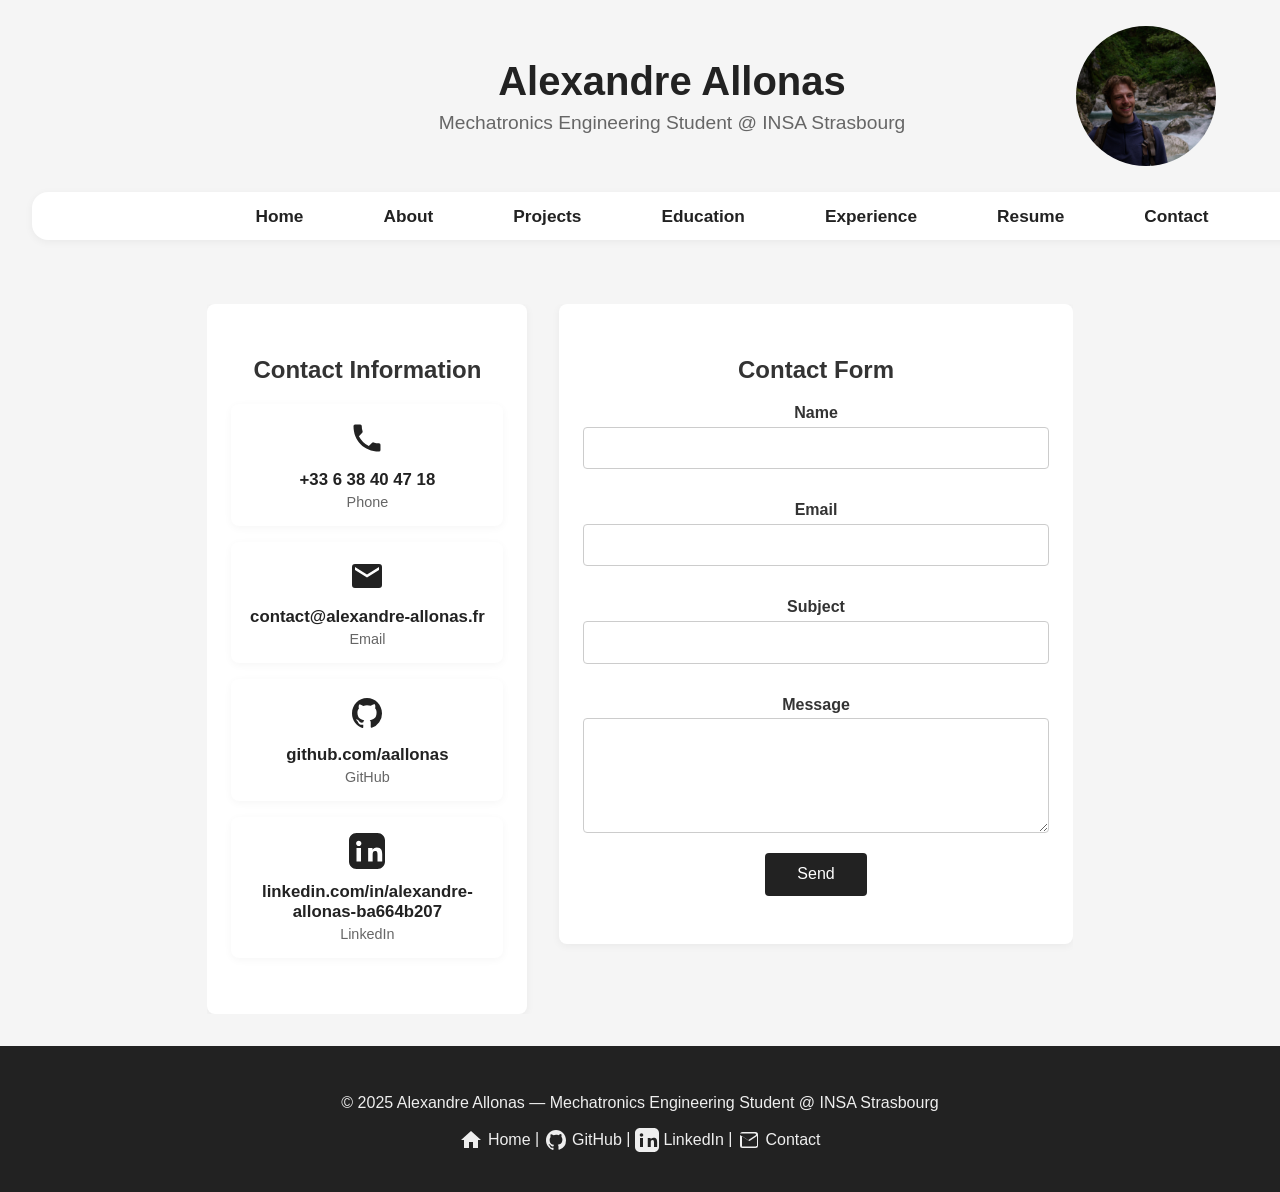
==== contact.html @ eca4fee5 "commit" ====
<!DOCTYPE html>
<html lang="en">
<head>
  <meta charset="UTF-8">
  <meta name="viewport" content="width=device-width, initial-scale=1.0">
  <title>Contact</title>
  <link rel="stylesheet" href="style.css">
</head>
<body class="contact-page">
  <div class="site-header">
    <div class="site-header-text">
      <p class="site-header-title">Alexandre Allonas</p>
      <span class="site-header-subtitle">Mechatronics Engineering Student @ INSA Strasbourg</span>
    </div>
    <a href="index.html">
      <img class="site-header-profile-picture" src="assets/pictures/pp.jpg" alt="Profile picture of Alexandre Allonas">
    </a>
  </div>
  <nav class="nav-bar">
    <div class="nav-toggle" id="navToggle" aria-label="Open navigation" tabindex="0">
      <span></span>
      <span></span>
      <span></span>
    </div>
    <ul class="nav-tabs" id="navTabs">
      <li><a href="index.html">Home</a></li>
      <li><a href="about.html">About</a></li>
      <li><a href="projects.html">Projects</a></li>
      <li><a href="education.html">Education</a></li>
      <li><a href="experience.html">Experience</a></li>
      <li><a href="resume.html">Resume</a></li>
      <li><a href="contact.html">Contact</a></li>
    </ul>
  </nav>
  <div class="page-content">
  <script>
    const navToggle = document.getElementById('navToggle');
    const navTabs = document.getElementById('navTabs');
    navToggle.addEventListener('click', () => {
      navTabs.classList.toggle('open');
      if (window.innerWidth <= 700) {
        document.body.classList.toggle('menu-open', navTabs.classList.contains('open'));
      }
    });
    navToggle.addEventListener('keypress', (e) => {
      if (e.key === 'Enter' || e.key === ' ') {
        navTabs.classList.toggle('open');
      }
    });
    navTabs.querySelectorAll('a').forEach(link => {
      link.addEventListener('click', () => {
        if (window.innerWidth <= 700) navTabs.classList.remove('open');
      });
    });
  </script>
  <div class="contact-sections">
    <section class="contact-info-section">
      <h2>Contact Information</h2>
      <div class="contact-grid">
        <div class="contact-card">
          <a href="tel:+33638404718">
          <div class="card-icon">
            <svg width="36" height="36" viewBox="0 0 24 24" fill="currentColor" aria-hidden="true"><path d="M6.62 10.79a15.05 15.05 0 0 0 6.59 6.59l2.2-2.2a1 1 0 0 1 1.01-.24c1.12.37 2.33.57 3.57.57a1 1 0 0 1 1 1V20a1 1 0 0 1-1 1C10.07 21 3 13.93 3 4a1 1 0 0 1 1-1h3.5a1 1 0 0 1 1 1c0 1.24.2 2.45.57 3.57a1 1 0 0 1-.24 1.01l-2.21 2.21z"/></svg>
          </div>
          </a>
          <div class="card-body">
            <a class="card-link" href="tel:+33638404718">+33 6 38 40 47 18</a>
            <div class="card-label">Phone</div>
          </div>
        </div>

        <div class="contact-card">
          <a href="mailto:alexandre.allonas@gmail.com">
          <div class="card-icon">
            <svg width="36" height="36" viewBox="0 0 24 24" fill="currentColor" aria-hidden="true"><path d="M20 4H4a2 2 0 0 0-2 2v12a2 2 0 0 0 2 2h16a2 2 0 0 0 2-2V6a2 2 0 0 0-2-2zm0 4l-8 5-8-5V6l8 5 8-5v2z"/></svg>
          </div>
          </a>
          <div class="card-body">
            <a class="card-link" href="mailto:contact@alexandre-allonas.fr">contact@alexandre-allonas.fr</a>
            <div class="card-label">Email</div>
          </div>
        </div>

        <div class="contact-card">
          <a href="https://github.com/aallonas" >
          <div class="card-icon">
            <svg width="36" height="36" viewBox="0 0 24 24" fill="currentColor" aria-hidden="true"><path d="M12 2C6.48 2 2 6.58 2 12.26c0 4.5 2.87 8.32 6.84 9.67.5.09.68-.22.68-.48 0-.24-.01-.87-.01-1.7-2.78.62-3.37-1.36-3.37-1.36-.45-1.18-1.1-1.5-1.1-1.5-.9-.63.07-.62.07-.62 1 .07 1.53 1.05 1.53 1.05.89 1.56 2.34 1.11 2.91.85.09-.66.35-1.11.63-1.37-2.22-.26-4.56-1.14-4.56-5.07 0-1.12.39-2.03 1.03-2.75-.1-.26-.45-1.3.1-2.7 0 0 .84-.28 2.75 1.05A9.38 9.38 0 0 1 12 6.84c.85.004 1.71.12 2.51.35 1.91-1.33 2.75-1.05 2.75-1.05.55 1.4.2 2.44.1 2.7.64.72 1.03 1.63 1.03 2.75 0 3.94-2.34 4.81-4.57 5.07.36.32.68.94.68 1.9 0 1.37-.01 2.47-.01 2.81 0 .27.18.58.69.48A10.01 10.01 0 0 0 22 12.26C22 6.58 17.52 2 12 2z"/></svg>
          </div>
          </a>
          <div class="card-body">
            <a class="card-link" href="https://github.com/aallonas" target="_blank" rel="noopener noreferrer">github.com/aallonas</a>
            <div class="card-label">GitHub</div>
          </div>
        </div>

        <div class="contact-card">
          <a href="https://linkedin.com/in/alexandre-allonas-ba664b207">
          <div class="card-icon">
            <svg width="36" height="36" viewBox="0 0 24 24" fill="currentColor" aria-hidden="true"><path d="M19 0h-14c-2.76 0-5 2.24-5 5v14c0 2.76 2.24 5 5 5h14c2.76 0 5-2.24 5-5v-14c0-2.76-2.24-5-5-5zm-11 19h-3v-9h3v9zm-1.5-10.28c-.97 0-1.75-.79-1.75-1.75s.78-1.75 1.75-1.75 1.75.79 1.75 1.75-.78 1.75-1.75 1.75zm15.5 10.28h-3v-4.5c0-1.08-.02-2.47-1.5-2.47-1.5 0-1.73 1.17-1.73 2.39v4.58h-3v-9h2.89v1.23h.04c.4-.75 1.38-1.54 2.84-1.54 3.04 0 3.6 2 3.6 4.59v4.72z"/></svg>
          </div>          
          </a>
          <div class="card-body">
            <a class="card-link" href="https://linkedin.com/in/alexandre-allonas-ba664b207" target="_blank" rel="noopener noreferrer">linkedin.com/in/alexandre-allonas-ba664b207</a>
            <div class="card-label">LinkedIn</div>
          </div>
        </div>
      </div>
    </section>
    <section class="contact-form-section">
      <h2>Contact Form</h2>
      <form class="contact-form" id="contactForm" action="https://formspree.io/f/mdkwznal" method="POST">
        <!-- Honeypot field to deter bots (should remain hidden) -->
        <input type="text" name="_gotcha" id="_gotcha" style="display:none;" tabindex="-1" autocomplete="off">
        <input type="hidden" name="_subject" value="Website contact form submission">

        <label for="name">Name</label>
        <input type="text" id="name" name="name" required>
        <label for="email">Email</label>
        <input type="email" id="email" name="email" required>
        <label for="subject">Subject</label>
        <input type="text" id="subject" name="subject" required>
        <label for="message">Message</label>
        <textarea id="message" name="message" rows="5" required></textarea>
        <button type="submit">Send</button>

        <!-- status area for JS feedback; with non-JS fallback the browser will navigate to Formspree's success page -->
        <div id="formStatus" class="form-status" role="status" aria-live="polite" style="margin-top:1rem"></div>
      </form>
    </section>
  </div>
  </div>

  <script>
    // AJAX submit handler for Formspree with graceful non-JS fallback
    (function(){
      const form = document.getElementById('contactForm');
      if (!form) return;
      const status = document.getElementById('formStatus');

      form.addEventListener('submit', async (e) => {
        // If form will be submitted without JS, the browser handles it via action attribute
        e.preventDefault();

        // basic visual validation handled by 'required' attributes; additional checks can be added here
        const gotcha = form.querySelector('[name="_gotcha"]').value;
        if (gotcha) {
          // likely a bot
          status.textContent = 'Submission blocked.';
          return;
        }

        const submitBtn = form.querySelector('button[type="submit"]');
        submitBtn.disabled = true;
        status.textContent = 'Sending...';

        try {
          const formData = new FormData(form);
          const res = await fetch(form.action, {
            method: form.method,
            headers: { 'Accept': 'application/json' },
            body: formData
          });

          if (res.ok) {
            form.reset();
            status.style.color = 'green';
            status.textContent = 'Message sent — thank you!';
          } else {
            const data = await res.json().catch(() => ({}));
            status.style.color = 'crimson';
            status.textContent = data.error || 'There was an error sending your message.';
          }
        } catch (err) {
          status.style.color = 'crimson';
          status.textContent = 'Network error. Please try again later.';
        } finally {
          submitBtn.disabled = false;
        }
      });
    })();
  </script>
  <footer class="site-footer">
    <p>© 2025 Alexandre Allonas &mdash; Mechatronics Engineering Student @ INSA Strasbourg</p>
    <p>
      <a href="index.html" class="footer-link">
        <svg width="24" height="24" fill="currentColor" viewBox="0 0 24 24" style="vertical-align:middle;"><path d="M10 20v-6h4v6h5v-8h3L12 3 2 12h3v8z"/></svg>
        <span class="footer-link-text">Home</span>
      </a> |
      <a href="https://github.com/aallonas" target="_blank" class="footer-link">
        <svg width="24" height="24" fill="currentColor" viewBox="0 0 24 24" style="vertical-align:middle;"><path d="M12 2C6.48 2 2 6.58 2 12.26c0 4.5 2.87 8.32 6.84 9.67.5.09.68-.22.68-.48 0-.24-.01-.87-.01-1.7-2.78.62-3.37-1.36-3.37-1.36-.45-1.18-1.1-1.5-1.1-1.5-.9-.63.07-.62.07-.62 1 .07 1.53 1.05 1.53 1.05.89 1.56 2.34 1.11 2.91.85.09-.66.35-1.11.63-1.37-2.22-.26-4.56-1.14-4.56-5.07 0-1.12.39-2.03 1.03-2.75-.1-.26-.45-1.3.1-2.7 0 0 .84-.28 2.75 1.05A9.38 9.38 0 0 1 12 6.84c.85.004 1.71.12 2.51.35 1.91-1.33 2.75-1.05 2.75-1.05.55 1.4.2 2.44.1 2.7.64.72 1.03 1.63 1.03 2.75 0 3.94-2.34 4.81-4.57 5.07.36.32.68.94.68 1.9 0 1.37-.01 2.47-.01 2.81 0 .27.18.58.69.48A10.01 10.01 0 0 0 22 12.26C22 6.58 17.52 2 12 2z"/></svg>
        <span class="footer-link-text">GitHub</span>
      </a> |
      <a href="https://linkedin.com/in/alexandre-allonas-ba664b207" target="_blank" class="footer-link">
        <svg width="24" height="24" fill="currentColor" viewBox="0 0 24 24" style="vertical-align:middle;"><path d="M19 0h-14c-2.76 0-5 2.24-5 5v14c0 2.76 2.24 5 5 5h14c2.76 0 5-2.24 5-5v-14c0-2.76-2.24-5-5-5zm-11 19h-3v-9h3v9zm-1.5-10.28c-.97 0-1.75-.79-1.75-1.75s.78-1.75 1.75-1.75 1.75.79 1.75 1.75-.78 1.75-1.75 1.75zm15.5 10.28h-3v-4.5c0-1.08-.02-2.47-1.5-2.47-1.5 0-1.73 1.17-1.73 2.39v4.58h-3v-9h2.89v1.23h.04c.4-.75 1.38-1.54 2.84-1.54 3.04 0 3.6 2 3.6 4.59v4.72z"/></svg>
        <span class="footer-link-text">LinkedIn</span>
      </a> |
      <a href="contact.html" class="footer-link">
        <svg width="24" height="24" fill="currentColor" viewBox="0 0 24 24" style="vertical-align:middle;"><path d="M21 6.5a2.5 2.5 0 0 0-2.5-2.5h-13A2.5 2.5 0 0 0 3 6.5v11A2.5 2.5 0 0 0 5.5 20h13a2.5 2.5 0 0 0 2.5-2.5v-11zm-2.5-.5a.5.5 0 0 1 .5.5v.379l-8 5.333-8-5.333V6a.5.5 0 0 1 .5-.5h15zm.5 12a.5.5 0 0 1-.5.5h-13a.5.5 0 0 1-.5-.5V8.121l7.5 5 7.5-5V18z"/></svg>
        <span class="footer-link-text">Contact</span>
      </a>
    </p>
  </footer>
</body>
</html>
---- style.css ----
/* Global box-sizing reset */
html {
  box-sizing: border-box;
}
*, *:before, *:after {
  box-sizing: inherit;
}

@media (max-width: 700px) {
  html, body {
    overflow-x: hidden;
  }
  /* ensure contact sections never exceed viewport width */
  .contact-page .contact-sections,
  .contact-page .contact-sections * {
    max-width: 100%;
    box-sizing: border-box;
  }
}



html, body {
  height: 100%;
}
body {
  display: flex;
  flex-direction: column;
  min-height: 100vh;
  margin: 0;
}

/* main content grows to push footer down */
.site-main,
.presentation,
.page-content {
  flex: 1 0 auto;
}



@media (max-width: 700px) {
  .footer-link-text {
    display: none;
  }
}

body {
  font-family: Arial, sans-serif;
  text-align: center;
  padding: 0 2rem 0;
  background-color: #f5f5f5;
  color: #333;
}

.nav-bar {
  margin: 0 2rem 2rem;
  max-width: 1400px;
  min-width: 1400px;
  margin-left: auto;
  margin-right: auto;
}

.nav-tabs {
  display: flex;
  justify-content: center;
  list-style: none;
  padding: 0;
  margin: 0 0 0 0;
  background: #fff;
  box-shadow: 0 2px 8px rgba(0,0,0,0.05);
  transition: max-height 0.3s ease;
  border-radius: 1rem;
}

/* Hamburger styles */
.nav-toggle {
  display: none;
  position: absolute;
  top: 1.5rem;
  left: 1.5rem;
  width: 2.5rem;
  height: 2.5rem;
  flex-direction: column;
  justify-content: center;
  align-items: center;
  cursor: pointer;
  z-index: 1001;
}
.nav-toggle span {
  display: block;
  width: 2rem;
  height: 0.3rem;
  margin: 0.3rem 0;
  background: #333;
  border-radius: 2px;
  transition: 0.3s;
}

@media (max-width: 700px) {
  /* remove body horizontal padding so centering uses full viewport */
  body {
    padding-left: 0;
    padding-right: 0;
  background: transparent;
  color: #222;
  border-radius: 8px;
  font-weight: 700;
  font-size: 1.08rem;
  transition: background 0.2s, color 0.2s, transform 0.08s;
  text-decoration: none;
  box-shadow: none;
  }

  /* keep the hamburger fixed so it doesn't occupy layout width */
  .nav-toggle {
    position: fixed;
  transform: translateY(-2px);
    top: 1rem;
    left: 1rem;
/* Contact button styled like header nav button */
.contact-btn {
  display: inline-block;
  padding: 1rem 2rem;
  background: transparent;
  color: #222;
  border-radius: 8px;
  font-weight: 700;
  font-size: 1.08rem;
  transition: background 0.2s, color 0.2s, transform 0.08s;
  text-decoration: none;
  box-shadow: none;
  border: none;
  cursor: pointer;
}
.contact-btn:hover {
  background: #007bff;
  color: #fff;
  transform: translateY(-2px);
}
  }

  /* ensure contact sections span full width then use internal padding for gutters */
  .contact-sections {
    width: 100%;
    max-width: 400px;
    padding: 0 1rem;
    box-sizing: border-box;
    margin: 2rem auto;
  }

  /* Force center visually by using calc and transform so it ignores the fixed nav-toggle */
  .contact-sections {
    left: 50%;
    transform: translateX(-50%);
    position: relative; /* allow left/transform without taking it out of flow */
    max-width: 400px;
    width: calc(100% - 2rem);
  }
}

.nav-tabs {
  flex-direction: row;
  align-items: center;
  max-height: none;
  overflow: visible;
  width: auto;
}
.nav-tabs.open {
  max-height: none;
}
.nav-tabs li {
  margin: 0 1.5rem;
  width: auto;
}
.nav-tabs a {
  padding: 1rem 2rem;
  width: auto;
  text-align: center;
}
.nav-toggle {
  display: none;
}
body.menu-open {
  overflow-x: hidden;
}

/* Mobile nav: show burger, collapse menu */
@media (max-width: 700px) {
  .nav-tabs {
    flex-direction: column;
    align-items: flex-start;
    max-height: 0;
    overflow: hidden;
    margin: 0 0 2rem 0;
    width: 100%;
    box-shadow: none;
    border-radius: 0;
    background: #fff;
    position: absolute;
    top: 4.5rem;
    left: 0;
    right: 0;
    z-index: 1000;
  }
  .nav-tabs.open {
    max-height: 500px;
    box-shadow: 0 2px 8px rgba(0,0,0,0.05);
  }
  .nav-tabs li {
    margin: 0.5rem 1rem;
    width: 100%;
  }
  .nav-tabs a {
    padding: 1rem 1.5rem;
    width: 100%;
    text-align: left;
  }
  .nav-toggle {
    display: flex;
  }
}

h1 {
  color: green;
}

/* Contact page sections layout */
.contact-sections {
  display: flex;
  gap: 2rem;
  justify-content: center;
  align-items: flex-start;
  margin: 2rem auto;
  max-width: 900px;
  width: 100%;
  box-sizing: border-box;
}
.contact-form-section {
  background: #fff;
  padding: 2rem 1.5rem;
  border-radius: 8px;
  box-shadow: 0 2px 8px rgba(0,0,0,0.05);
  /* allow the form column to grow and take remaining space */
  flex: 1 1 350px;
  min-width: 250px;
}
.contact-info-section {
  background: #fff;
  padding: 2rem 1.5rem;
  border-radius: 8px;
  box-shadow: 0 2px 8px rgba(0,0,0,0.05);
  /* don't grow to match the form height; size to content */
  flex: 0 1 320px;
  min-width: 250px;
  align-self: flex-start; /* keep it top-aligned */
}
.contact-form label {
  display: block;
  margin: 1rem 0 0.3rem 0;
  font-weight: bold;
}
.contact-form input,
.contact-form textarea {
  width: 100%;
  padding: 0.7rem;
  margin-bottom: 1rem;
  border: 1px solid #ccc;
  border-radius: 4px;
  font-size: 1rem;
  box-sizing: border-box;
}
.contact-form button {
  background: #222;
  color: #fff;
  border: none;
  padding: 0.8rem 2rem;
  border-radius: 4px;
  font-size: 1rem;
  cursor: pointer;
  transition: background 0.2s;
}
.contact-form button:hover {
  background: #444;
}
.contact-info-list {
  list-style: none;
  padding: 0;
  margin: 1rem 0 0 0;
  font-size: 1.1rem;
}
.contact-info-list li {
  margin-bottom: 1rem;
}

/* Social link styles used in contact page */
.contact-info-list .social-link {
  display: inline-flex;
  align-items: center;
  gap: 0.4rem;
  color: #222;
  text-decoration: none;
  font-weight: 600;
}
.contact-info-list .social-link svg {
  color: #111;
}
.contact-info-list .social-link:hover {
  text-decoration: underline;
}

@media (max-width: 800px) {
  .contact-sections {
    flex-direction: column;
    gap: 1.5rem;
    max-width: 400px;
    width: 100%;
    align-items: center;
    margin: 0 auto;
  }
  .contact-form-section, .contact-info-section {
    width: 100%;
    max-width: 400px;
    margin: 0 auto;
  }
  .contact-form {
    display: flex;
    flex-direction: column;
    align-items: center;
    width: 100%;
  }
  .contact-form label,
  .contact-form input,
  .contact-form textarea,
  .contact-form button {
    width: 100%;
    max-width: 350px;
    margin: 0 auto;
  }
}

/* define UI vars */
:root {
  --burger-w: 2.5rem;
  --center-adjust: 0px; /* tweak this if center needs nudging */
}

@media (max-width: 700px) {
  .nav-toggle {
    width: var(--burger-w);
    height: calc(var(--burger-w) * 1);
  }

  /* Force center visually by compensating for half the burger width */
  .contact-sections {
    position: relative;
    left: 50%;
    transform: translateX(calc(-50% - (var(--burger-w) / 2) + var(--center-adjust)));
    max-width: 400px;
    width: calc(100% - 2rem);
  }
}

/* Scoped contact-page fixes */
.contact-page .page-content {
  max-width: 900px;
  margin: 0 auto;
  padding: 0 1rem;
  box-sizing: border-box;
}
.contact-page .contact-sections {
  position: static;
  left: auto;
  transform: none;
  width: 100%;
  max-width: 900px;
  margin: 2rem auto;
  padding: 0;
  box-sizing: border-box;
}

/* Prevent horizontal overflow on contact page (do not include footer) */
.contact-page .page-content,
.contact-page .contact-sections {
  max-width: 100%;
  overflow-x: hidden;
}

/* Desktop nav link styles */
@media (min-width: 701px) {
  .nav-tabs a {
    background: transparent;
    color: #222;
    padding: 0.6rem 1rem;
    border-radius: 6px;
    transition: background 0.2s, color 0.2s, transform 0.08s;
    text-decoration: none;
    box-shadow: none;
    font-weight: 700;
  }
  .nav-tabs a:hover {
    background: #007bff;
    color: #fff;
    transform: translateY(-2px);
  }
  .nav-tabs a:focus {
    outline: 2px solid #0056b3;
    outline-offset: 2px;
  }
  .nav-tabs li + li {
    margin-left: 1rem;
  }
}

/* Mobile nav link styles (improve appearance inside the hamburger menu) */
@media (max-width: 700px) {
  .nav-tabs a {
    display: block; /* ensure full clickable row */
    color: #222;
    font-size: 1.05rem;
    font-weight: 600;
    padding: 1rem 1.5rem;
    text-decoration: none;
    border-radius: 8px;
    transition: background 0.15s ease, color 0.15s ease, transform 0.08s ease;
  }
  .nav-tabs a:hover {
    background: rgba(0,0,0,0.04);
    color: #111;
  }
  .nav-tabs a:focus {
    outline: 3px solid rgba(0,123,255,0.25);
    outline-offset: 2px;
  }
  /* mark current/active link if present on mobile */
  .nav-tabs li.active a,
  .nav-tabs a.active,
  .nav-tabs a[aria-current="page"] {
    background: #007bff;
    color: #fff;
  }
}

/* Desktop improvements: larger tabs and full-fitting active background */
@media (min-width: 701px) {
  .nav-tabs a {
    font-size: 1.08rem; /* slightly larger for desktop */
    padding: 0.85rem 1.25rem; /* increase padding so background fully covers the tab */
    display: inline-block; /* allow background to hug the text */
  }
  /* Active / current page states */
  .nav-tabs li.active a,
  .nav-tabs a.active,
  .nav-tabs a[aria-current="page"] {
    background: #007bff;
    color: #fff;
    box-shadow: 0 6px 18px rgba(0,123,255,0.12);
    transform: none;
  }
}

/* Resume viewer styles */
.resume-viewer p {
  color: #444;
  margin-bottom: 0.5rem;
}

.viewer-controls .button {
  display: inline-block;
  background: #222;
  color: #fff;
  padding: 0.5rem 0.9rem;
  border-radius: 6px;
  text-decoration: none;
  font-weight: 600;
}

.viewer-controls .button:hover { background: #444; }

@media (max-width: 700px) {
  .pdf-embed iframe { height: 60vh; }
}

/* Experiences Article styles */

.experience-list {
  max-width: 1000px;
  margin: 2rem auto;
  padding: 0 1rem;
  display: flex;
  flex-direction: column;
  gap: 1.5rem;
}
.experience-item {
  display: flex;
  gap: 1rem;
  align-items: flex-start;
  background: #fff;
  padding: 1rem;
  border-radius: 8px;
  box-shadow: 0 2px 10px rgba(0,0,0,0.03);
}
.company-logo {
  width: 84px;
  height: 84px;
  object-fit: contain;
  border-radius: 8px;
  background: #fafafa;
  padding: 8px;
  flex: 0 0 84px;
}
.experience-content {
  flex: 1 1 auto;
}

.experience-content .role {
  margin:  0 0 0.25rem 0;
}

.experience-content p {
  text-align: left;
}

.experience-content .meta {
  color: #666;
  font-size: 0.95rem;
  margin-bottom: 0.1rem;
  margin-top: 0;
}
.experience-content ul {
  margin: 0.5rem 0 0 1rem;
  text-align: left;
}

@media (max-width: 700px) {
  .experience-item {
    flex-direction: row;
    gap: 0.75rem;
  }
  .company-logo {
    width: 64px;
    height: 64px;
    flex: 0 0 64px;
  }
}

/* Education Article styles */

.education-list {
  max-width: 1000px;
  margin: 2rem auto;
  padding: 0 1rem;
  display: flex;
  flex-direction: column;
  gap: 1.5rem;
}

.education-item {
  display: flex;
  gap: 1rem;
  align-items: flex-start;
  background: #fff;
  padding: 1rem;
  border-radius: 8px;
  box-shadow: 0 2px 10px rgba(0,0,0,0.03);
}

.edu-logo {
  width: 84px;
  height: 84px;
  object-fit: contain;
  border-radius: 8px;
  background: #fafafa;
  padding: 8px;
  flex: 0 0 84px;
}

.education-content {
  flex: 1 1 auto;
}

.education-content p {
  text-align: left;
}

.education-content .role,
.education-content h3 {
  margin: 0 0 0.25rem 0;
}

.education-content .meta {
  color: #666;
  font-size: 0.95rem;
  margin-bottom: 0.1rem;
  margin-top: 0;
}

.education-content ul {
  margin: 0.5rem 0 0 1rem;
    text-align: left;
}

@media (max-width: 700px) {
  /* When stacked on small screens, keep education items top-aligned for readability */
  .education-item {
    flex-direction: row;
    gap: 0.75rem;
  }
  .edu-logo {
    width: 64px;
    height: 64px;
    flex: 0 0 64px;
  }
}

/* Contact grid/cards */
.contact-grid {
  display: grid;
  grid-template-columns: 1fr; /* force single column (stacked) on desktop) */
  gap: 1rem;
  max-width: 1000px;
  margin: 0 auto 1.5rem auto;
}
.contact-card {
  background: #fff;
  padding: 1rem;
  border-radius: 8px;
  box-shadow: 0 2px 8px rgba(0,0,0,0.04);
  text-align: center;
}
.contact-card .card-icon {
  margin-bottom: 0.6rem;
  color: #222;
}
.card-link {
  display: block;
  font-size: 1.05rem;
  font-weight: 700;
  color: #222;
  text-decoration: none;
  margin-bottom: 0.25rem;
}
.card-link:hover { text-decoration: underline; }
.card-label {
  font-size: 0.9rem;
  color: #666;
}

/* Resume toolbar removed; viewer controls are inline in the HTML */

/* Presentation (profile picture + text) */
.presentation {
  display: flex;
  align-items: left;
  gap: 1.25rem;
  /* allow presentation to span wide so image can use vw sizing */
  max-width: 1200px;
  margin: 1.5rem auto;
  padding: 1rem;
  box-sizing: border-box;
}
.presentation .profile-image {
  /* make image roughly half the viewport width but clamp it for very wide/narrow screens */
  width: clamp(220px, 48vw, 560px);
  height: clamp(220px, 48vw, 560px);
  flex: 0 0 auto; /* fixed visual size coming from width/height */
  border-radius: 12px; /* use rounded rectangle for large image; change to 50% for circle */
  object-fit: cover;
  background: #fafafa;
  padding: 4px;
}



.presentation .profile-text {
  flex: 1 1 0;
    text-align: left;
}

.presentation .intro-text {
  text-align: left !important;
}


/* Inline image element used in HTML (.profile-pic) */
.presentation .profile-pic {
  display: block;
  /* desktop: target 50% of viewport but clamp to sensible min/max */
  width: clamp(360px, 50vw, 720px);
  max-width: 720px;
  height: auto;
  object-fit: cover;
  border-radius: 12px;
}

/* Small screens: stack vertically and center */
@media (max-width: 700px) {
  .presentation {
    flex-direction: column;
    align-items: center;
    gap: 0.75rem;
    padding: 0.75rem;
  }
  /* on small screens make the image smaller and circular */
  .presentation .profile-image {
    width: clamp(96px, 36vw, 160px);
    height: clamp(96px, 36vw, 160px);
    flex: 0 0 auto;
    border-radius: 12px;
  }
  .presentation .profile-text { text-align: center; }
  .presentation .intro-text { text-align: left !important; }

  /* make inline profile image full-width on mobile */
  .presentation .profile-pic {
    width: 100%;
    max-width: none;
    height: auto;
    border-radius: 12px; /* keep same shape as desktop */
  }
}



  /* Project Article style*/
:root{
  --bg: #ffffff;
  --card: #fbfcfe;
  --muted: #6b7280;
  --text: #0f1724;
  --accent: #0a66c2;
  --accent-600: #0956a8;
  --radius: 10px;
  --gap: 1rem;
  --elevation: 0 6px 18px rgba(12, 20, 30, 0.06);
}

.project-header { gap: 0.12rem; margin-bottom: 0.25rem; }
.project-header h2,
.project-header p { margin: 0; }      /* remove default block margins */
.project-title { margin-bottom: 0; }  /* ensure no extra space */
.project-meta { margin-top: 0; padding-top: 0; }

/* Project article base */
article.project {
  background: linear-gradient(180deg, var(--card), var(--bg));
  border: 1px solid rgba(15,23,36,0.06);
  box-shadow: var(--elevation);
  border-radius: var(--radius);
  padding: 1.25rem;
  margin: 1.5rem auto;
  max-width: 1200px;
  width: 95%;
  color: var(--text);
  line-height: 1.45;
  overflow: visible;
  box-sizing: border-box;
}

/* Header */
.project-header{
  box-sizing: border-box;
  display: flex;
  flex-direction: column;
  gap: 0.35rem;
  margin-bottom: 2rem;
}
.project-title{
  font-size: 1.35rem;
  margin: 0;
  font-weight: 600;
}
.project-meta{
  font-size: 0.9rem;
  color: var(--muted);
  gap: 0.6rem;
  align-items: center;
  flex-wrap: wrap;
}

/* Center project header inside project article */
article.project .project-header {
  align-items: center;
  text-align: center;
  justify-self: center;
  width: auto;
  max-width: 900px;
}

/* Media */
.project-media {
  margin: 0.75rem 0;
  border-radius: 8px;
  max-width: 100%;
  overflow: hidden;
}
.project-media img {
  display: block;
  width: 100%;
  height: auto;
  max-width: 100%;
  object-fit: cover;
  border-radius: 6px;
}
.project-media figcaption{
  font-size: 0.85rem;
  color: var(--muted);
  margin-top: 0.4rem;
}

/* Summary */
.project-summary{
  margin: 0.5rem 0 0.75rem;
  font-weight: 400;
}

/* Details layout */
.project-details {
  margin-top: 0.5rem;
  display: grid;
  gap: 0.75rem;
  max-width: 100%;
  overflow-wrap: break-word;
}
.project-details h4{
  margin: 0 0 0.33rem;
  font-size: 1rem;
  color: var(--text);
  font-weight: 600;
}

/* Key feature list */
.project-features ul{

  margin: 0;
  padding-left: 1.2rem;
  text-align: left;
}
.project-features li { break-inside: avoid; }

@media (min-width: 880px) {
  /* show features list in two columns on wide screens */
  .project-features ul {
    column-count: 2;
    column-gap: 1.25rem;
  }
  .project-features li { break-inside: avoid-column; }
}
.project-tech ul{
  margin: 0;
  padding-left: 1.2rem;
}

.project-footer{
  margin-top: 0rem;
  border-top: 1px dashed rgba(15,23,36,0.04);
  padding-top: 0rem;
}
.project-footer{
  grid-column: 1 / -1;
  grid-row: 100;
  align-self: end;
  background: transparent; /* avoid inheriting the site footer background */
  border-top: 1px dashed rgba(15,23,36,0.04);
}


/* Tech badges */
.tech-list{
  display: flex;
  gap: 0.5rem;
  flex-wrap: wrap;
  list-style: none;
  padding: 0;
  margin: 0;
  justify-content: center;
}
.tech-list li{
  background: rgba(10,102,194,0.08);
  color: var(--accent-600);
  border-radius: 999px;
  padding: 0.25rem 0.6rem;
  font-size: 0.85rem;
}

/* Role & links */
.project-role p{ margin: 0 2rem; color: var(--muted); }
.project-links{
  display: flex;
  gap: 0.6rem;
  flex-wrap: wrap;
  margin-top: 0.6rem;
  justify-content: center;
}

/* Buttons */
.btn{
  display: inline-flex;
  align-items: center;
  gap: 0.5rem;
  padding: 0.45rem 0.7rem;
  border-radius: 8px;
  text-decoration: none;
  color: var(--accent-600);
  border: 2px solid rgba(10,102,194,0.18);
  background: transparent;
  font-weight: 600;
  font-size: 0.9rem;
  transition: transform 120ms ease, box-shadow 120ms ease;
}
.btn:focus-visible,
.btn:focus{
  outline: 3px solid rgba(10,102,194,0.18);
  outline-offset: 2px;
}
.btn:hover{ transform: translateY(-2px); box-shadow: 0 6px 14px rgba(10,102,194,0.06); }

.btn-primary{
  background: linear-gradient(180deg, var(--accent), var(--accent-600));
  color: #fff;
  border: none;
}
.btn-primary:hover{ box-shadow: 0 8px 20px rgba(10,102,194,0.18); }

.project-stats{ color: var(--muted); font-size: 0.9rem; margin: 0; }

/* Accessibility helper */
.sr-only{
  position: absolute !important;
  width: 1px !important;
  height: 1px !important;
  padding: 0 !important;
  margin: -1px !important;
  overflow: hidden !important;
  clip: rect(0, 0, 0, 0) !important;
  white-space: nowrap !important;
  border: 0 !important;
}

/* Responsive: two-column layout on wider screens */
@media (min-width: 880px) {
  article.project {
    display: grid;
    grid-template-columns: 1fr 320px;
    /* make room for header (auto), growing content (1fr) and footer (auto) */
    grid-template-rows: auto 1fr auto;
    column-gap: 1.25rem;
    align-items: start;
    padding: 2rem;
  }
  /* place header across both columns in the grid layout */
  article.project .project-header {
    grid-column: 1 / -1;
    grid-row: 1;
  }
  /* allow detail children to participate in the article grid so they can span columns */
  article.project .project-details {
    display: contents;
  }
  /* make these detail blocks span both columns and be centered */
  article.project .project-details .project-tech,
  article.project .project-details .project-role,
  article.project .project-details .project-links {
    grid-column: 1 / -1;
    justify-self: center;
    text-align: center;
    max-width: 720px;
    margin: 1rem auto;
  }

}

@media (max-width: 880px) {
  article.project {
    padding: 1rem;
    width: 92%;
  }
  
  .project-media {
    margin: 0.5rem 0;
  }
}
  /* make media occupy the sidebar column */
  .project-media{ grid-column: 2; grid-row: 2; margin: 0; }
  .project-details{ grid-column: 1; grid-row: 2; }


.about-section {
  max-width: 800px;
  margin: 2rem auto;
  padding: 0 1rem;
  box-sizing: border-box;
  text-align: center;
  background: #fff;
  padding: 2rem 1.5rem;
  border-radius: 8px;
  box-shadow: 0 2px 8px rgba(0,0,0,0.05);
  flex: 0 1 320px;
}

.about-title {
  font-size: 1.5rem;
  margin-bottom: 0.5rem;
  color: #222;
}

/* Site header section content */

.site-header {
  position: relative;
  display: flex;
  align-items: center;
  justify-content: center;
  margin-top: 1rem;
  margin-bottom: 1rem;
  min-height: 160px;
  width: 100vw;
  overflow: hidden;
  box-sizing: border-box;
  padding: 2rem 2rem 2rem 2rem;
}

.site-header-text {
  position: relative;
  z-index: 1;
  display: flex;
  flex-direction: column;
  align-items: center;
  justify-content: center;
  text-align: center;
  max-width: min(100%, 42rem);
}

.site-header-title {
  font-size: 2.5rem;
  font-weight: bold;
  margin: 0;
  color: #222;
}

.site-header-subtitle {
  font-size: 1.2rem;
  color: #666;
  margin-top: 0.5rem;
}

.site-header-profile-picture {
  position: absolute;
  right: 6rem;
  top: 50%;
  transform: translateY(-50%);
  width: 140px;
  height: 140px;
  border-radius: 50%;
  object-fit: cover;
  z-index: 1;
}

@media (max-width: 700px) {
  .site-header {
    display: block;
    min-height: auto;
    padding: 2rem 1rem;
  }

  .site-header-text {
    max-width: 100%;
  }

  .site-header-profile-picture {
    position: static;
    transform: none;
    display: block;
    margin: 1rem auto 0;
  }
}

/* Site footer section content */

.site-footer {
  background: #222;
  color: #eee;
  padding: 2rem 1rem 1.5rem 1rem;
  text-align: center;
  margin-top: auto;
  font-size: 1rem;
  position: relative;
  left: 50%;
  right: 50%;
  margin-left: -50vw;
  margin-right: -50vw;
  width: 100vw;
  box-sizing: border-box;
  border-radius: 0;
}

.site-footer a {
  text-decoration: none;
  color: #eee;
}
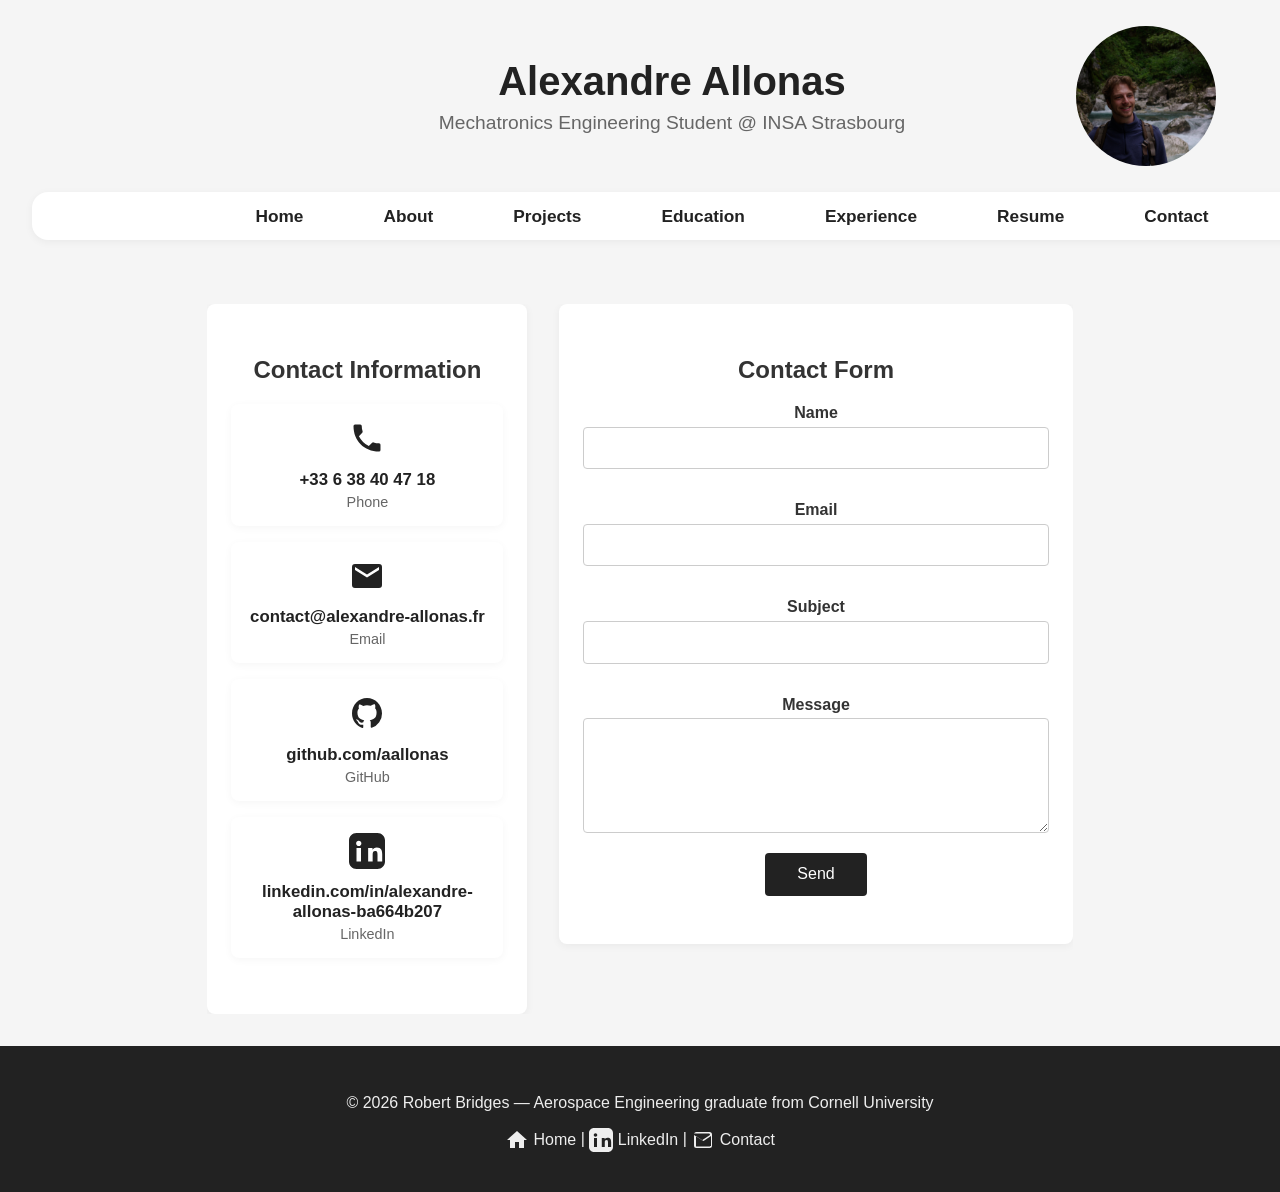
==== commit 0ea849a7: "commit" ====
--- a/contact.html
+++ b/contact.html
@@ -179,26 +179,22 @@
       });
     })();
   </script>
-  <footer class="site-footer">
-    <p>© 2025 Alexandre Allonas &mdash; Mechatronics Engineering Student @ INSA Strasbourg</p>
-    <p>
-      <a href="index.html" class="footer-link">
-        <svg width="24" height="24" fill="currentColor" viewBox="0 0 24 24" style="vertical-align:middle;"><path d="M10 20v-6h4v6h5v-8h3L12 3 2 12h3v8z"/></svg>
-        <span class="footer-link-text">Home</span>
-      </a> |
-      <a href="https://github.com/aallonas" target="_blank" class="footer-link">
-        <svg width="24" height="24" fill="currentColor" viewBox="0 0 24 24" style="vertical-align:middle;"><path d="M12 2C6.48 2 2 6.58 2 12.26c0 4.5 2.87 8.32 6.84 9.67.5.09.68-.22.68-.48 0-.24-.01-.87-.01-1.7-2.78.62-3.37-1.36-3.37-1.36-.45-1.18-1.1-1.5-1.1-1.5-.9-.63.07-.62.07-.62 1 .07 1.53 1.05 1.53 1.05.89 1.56 2.34 1.11 2.91.85.09-.66.35-1.11.63-1.37-2.22-.26-4.56-1.14-4.56-5.07 0-1.12.39-2.03 1.03-2.75-.1-.26-.45-1.3.1-2.7 0 0 .84-.28 2.75 1.05A9.38 9.38 0 0 1 12 6.84c.85.004 1.71.12 2.51.35 1.91-1.33 2.75-1.05 2.75-1.05.55 1.4.2 2.44.1 2.7.64.72 1.03 1.63 1.03 2.75 0 3.94-2.34 4.81-4.57 5.07.36.32.68.94.68 1.9 0 1.37-.01 2.47-.01 2.81 0 .27.18.58.69.48A10.01 10.01 0 0 0 22 12.26C22 6.58 17.52 2 12 2z"/></svg>
-        <span class="footer-link-text">GitHub</span>
-      </a> |
-      <a href="https://linkedin.com/in/alexandre-allonas-ba664b207" target="_blank" class="footer-link">
-        <svg width="24" height="24" fill="currentColor" viewBox="0 0 24 24" style="vertical-align:middle;"><path d="M19 0h-14c-2.76 0-5 2.24-5 5v14c0 2.76 2.24 5 5 5h14c2.76 0 5-2.24 5-5v-14c0-2.76-2.24-5-5-5zm-11 19h-3v-9h3v9zm-1.5-10.28c-.97 0-1.75-.79-1.75-1.75s.78-1.75 1.75-1.75 1.75.79 1.75 1.75-.78 1.75-1.75 1.75zm15.5 10.28h-3v-4.5c0-1.08-.02-2.47-1.5-2.47-1.5 0-1.73 1.17-1.73 2.39v4.58h-3v-9h2.89v1.23h.04c.4-.75 1.38-1.54 2.84-1.54 3.04 0 3.6 2 3.6 4.59v4.72z"/></svg>
-        <span class="footer-link-text">LinkedIn</span>
-      </a> |
-      <a href="contact.html" class="footer-link">
-        <svg width="24" height="24" fill="currentColor" viewBox="0 0 24 24" style="vertical-align:middle;"><path d="M21 6.5a2.5 2.5 0 0 0-2.5-2.5h-13A2.5 2.5 0 0 0 3 6.5v11A2.5 2.5 0 0 0 5.5 20h13a2.5 2.5 0 0 0 2.5-2.5v-11zm-2.5-.5a.5.5 0 0 1 .5.5v.379l-8 5.333-8-5.333V6a.5.5 0 0 1 .5-.5h15zm.5 12a.5.5 0 0 1-.5.5h-13a.5.5 0 0 1-.5-.5V8.121l7.5 5 7.5-5V18z"/></svg>
-        <span class="footer-link-text">Contact</span>
-      </a>
-    </p>
-  </footer>
+<footer class="site-footer">
+  <p>© 2026 Robert Bridges &mdash; Aerospace Engineering graduate from Cornell University</p>
+  <p>
+    <a href="index.html" class="footer-link">
+      <svg width="24" height="24" fill="currentColor" viewBox="0 0 24 24" style="vertical-align:middle;"><path d="M10 20v-6h4v6h5v-8h3L12 3 2 12h3v8z"/></svg>
+      <span class="footer-link-text">Home</span>
+    </a> |
+    <a href="https://linkedin.com/in/alexandre-allonas-ba664b207" target="_blank" class="footer-link">
+      <svg width="24" height="24" fill="currentColor" viewBox="0 0 24 24" style="vertical-align:middle;"><path d="M19 0h-14c-2.76 0-5 2.24-5 5v14c0 2.76 2.24 5 5 5h14c2.76 0 5-2.24 5-5v-14c0-2.76-2.24-5-5-5zm-11 19h-3v-9h3v9zm-1.5-10.28c-.97 0-1.75-.79-1.75-1.75s.78-1.75 1.75-1.75 1.75.79 1.75 1.75-.78 1.75-1.75 1.75zm15.5 10.28h-3v-4.5c0-1.08-.02-2.47-1.5-2.47-1.5 0-1.73 1.17-1.73 2.39v4.58h-3v-9h2.89v1.23h.04c.4-.75 1.38-1.54 2.84-1.54 3.04 0 3.6 2 3.6 4.59v4.72z"/></svg>
+      <span class="footer-link-text">LinkedIn</span>
+    </a> |
+    <a href="contact.html" class="footer-link">
+      <svg width="24" height="24" fill="currentColor" viewBox="0 0 24 24" style="vertical-align:middle;"><path d="M21 6.5a2.5 2.5 0 0 0-2.5-2.5h-13A2.5 2.5 0 0 0 3 6.5v11A2.5 2.5 0 0 0 5.5 20h13a2.5 2.5 0 0 0 2.5-2.5v-11zm-2.5-.5a.5.5 0 0 1 .5.5v.379l-8 5.333-8-5.333V6a.5.5 0 0 1 .5-.5h15zm.5 12a.5.5 0 0 1-.5.5h-13a.5.5 0 0 1-.5-.5V8.121l7.5 5 7.5-5V18z"/></svg>
+      <span class="footer-link-text">Contact</span>
+    </a>
+  </p>
+</footer>
 </body>
 </html>
--- a/style.css
+++ b/style.css
@@ -662,7 +662,7 @@
 .presentation .profile-image {
   /* make image roughly half the viewport width but clamp it for very wide/narrow screens */
   width: clamp(220px, 48vw, 560px);
-  height: clamp(220px, 48vw, 560px);
+  height: clamp(220px, 32vw, 480px);
   flex: 0 0 auto; /* fixed visual size coming from width/height */
   border-radius: 12px; /* use rounded rectangle for large image; change to 50% for circle */
   object-fit: cover;
@@ -686,8 +686,8 @@
 .presentation .profile-pic {
   display: block;
   /* desktop: target 50% of viewport but clamp to sensible min/max */
-  width: clamp(360px, 50vw, 720px);
-  max-width: 720px;
+  width: clamp(240px, 33vw, 480px);
+  max-width: 480px;
   height: auto;
   object-fit: cover;
   border-radius: 12px;
@@ -713,8 +713,8 @@
 
   /* make inline profile image full-width on mobile */
   .presentation .profile-pic {
-    width: 100%;
-    max-width: none;
+    width: 67%;
+    max-width: 480px;
     height: auto;
     border-radius: 12px; /* keep same shape as desktop */
   }
@@ -1053,6 +1053,7 @@
   height: 140px;
   border-radius: 50%;
   object-fit: cover;
+  object-position: center 35%;
   z-index: 1;
 }
 
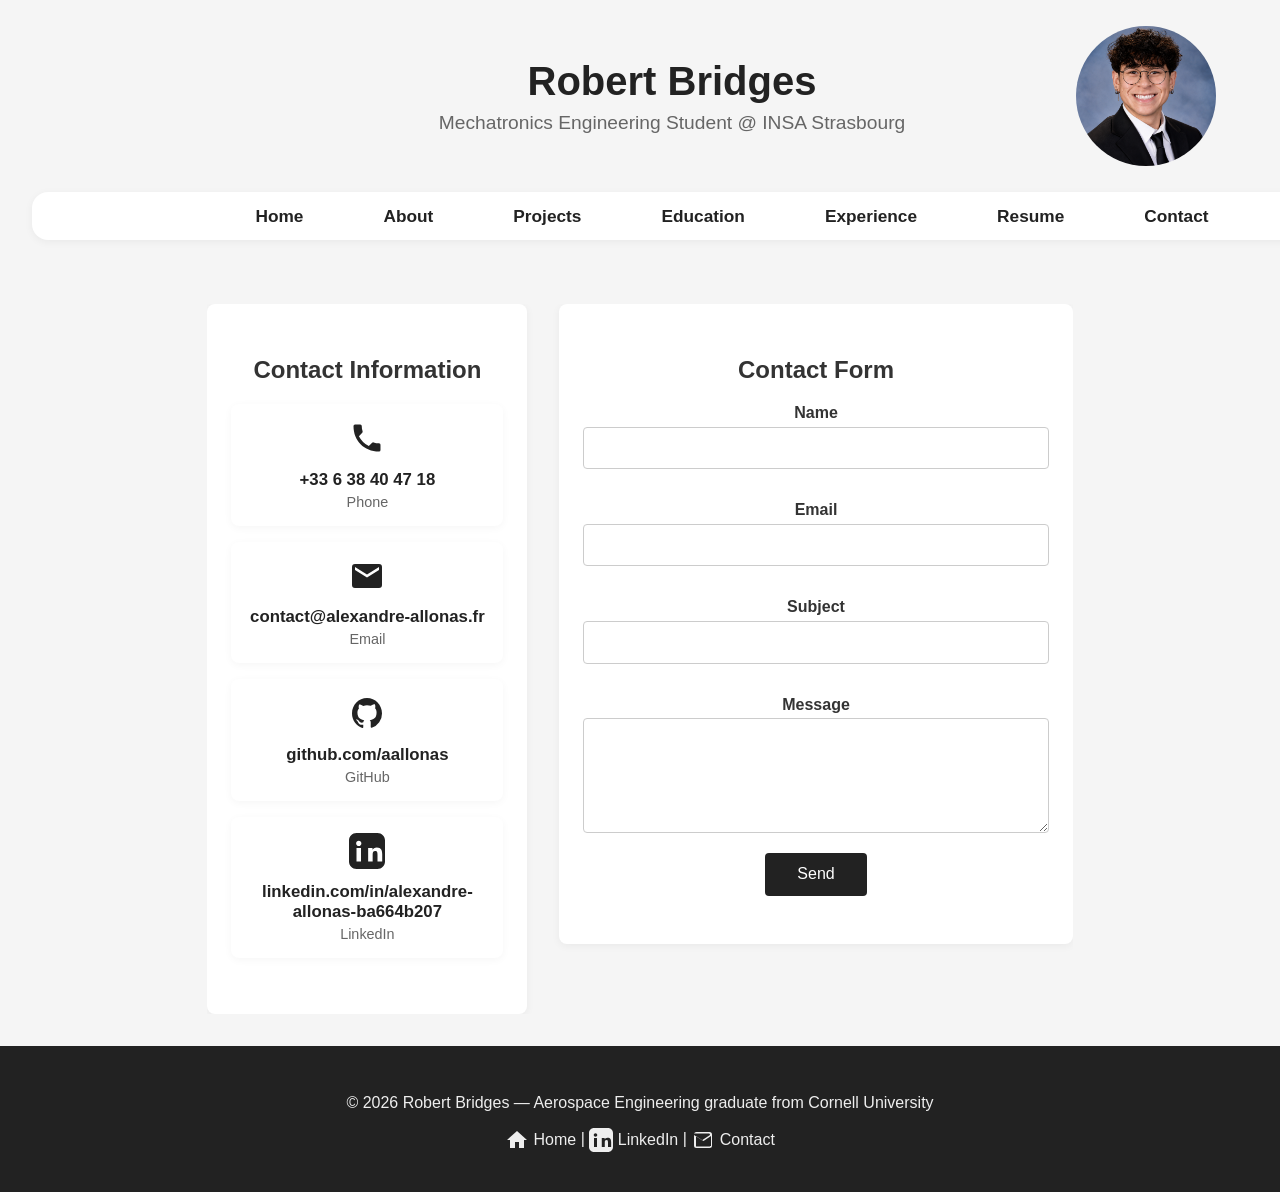
==== commit 9cd720d3: "commit" ====
--- a/contact.html
+++ b/contact.html
@@ -9,11 +9,11 @@
 <body class="contact-page">
   <div class="site-header">
     <div class="site-header-text">
-      <p class="site-header-title">Alexandre Allonas</p>
+      <p class="site-header-title">Robert Bridges</p>
       <span class="site-header-subtitle">Mechatronics Engineering Student @ INSA Strasbourg</span>
     </div>
     <a href="index.html">
-      <img class="site-header-profile-picture" src="assets/pictures/pp.jpg" alt="Profile picture of Alexandre Allonas">
+      <img class="site-header-profile-picture" src="assets/pictures/portrait.png" alt="Profile picture of Robert Bridges">
     </a>
   </div>
   <nav class="nav-bar">
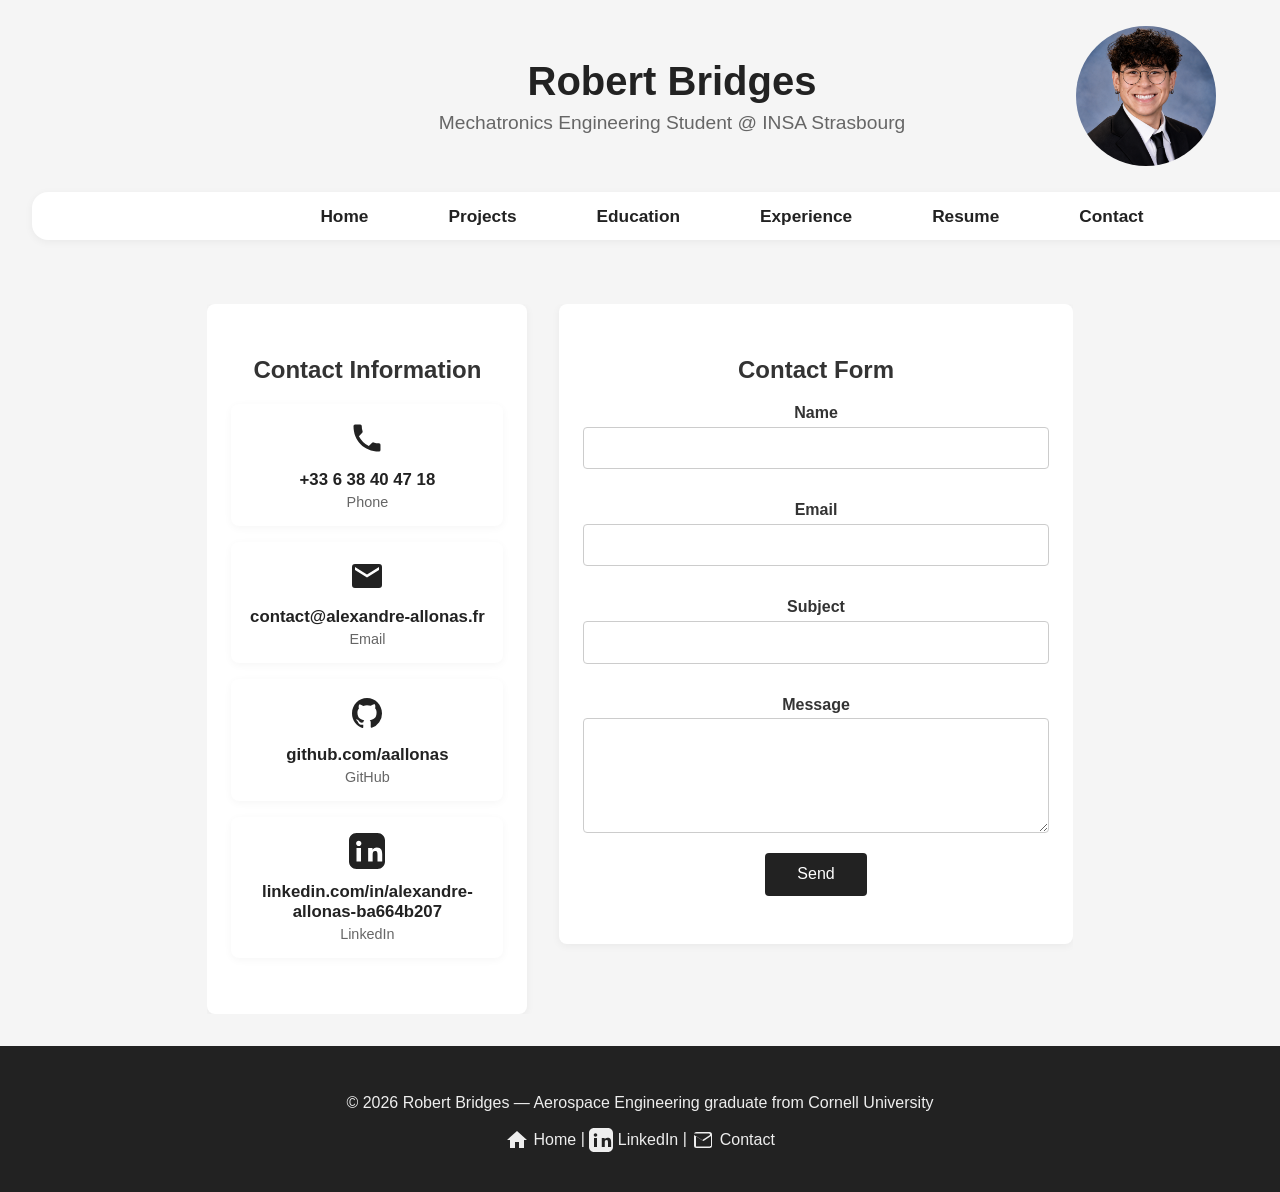
==== commit 41831914: "commit" ====
--- a/contact.html
+++ b/contact.html
@@ -24,7 +24,6 @@
     </div>
     <ul class="nav-tabs" id="navTabs">
       <li><a href="index.html">Home</a></li>
-      <li><a href="about.html">About</a></li>
       <li><a href="projects.html">Projects</a></li>
       <li><a href="education.html">Education</a></li>
       <li><a href="experience.html">Experience</a></li>
@@ -186,7 +185,7 @@
       <svg width="24" height="24" fill="currentColor" viewBox="0 0 24 24" style="vertical-align:middle;"><path d="M10 20v-6h4v6h5v-8h3L12 3 2 12h3v8z"/></svg>
       <span class="footer-link-text">Home</span>
     </a> |
-    <a href="https://linkedin.com/in/alexandre-allonas-ba664b207" target="_blank" class="footer-link">
+    <a href="https://www.linkedin.com/in/robert-bridges609" target="_blank" class="footer-link">
       <svg width="24" height="24" fill="currentColor" viewBox="0 0 24 24" style="vertical-align:middle;"><path d="M19 0h-14c-2.76 0-5 2.24-5 5v14c0 2.76 2.24 5 5 5h14c2.76 0 5-2.24 5-5v-14c0-2.76-2.24-5-5-5zm-11 19h-3v-9h3v9zm-1.5-10.28c-.97 0-1.75-.79-1.75-1.75s.78-1.75 1.75-1.75 1.75.79 1.75 1.75-.78 1.75-1.75 1.75zm15.5 10.28h-3v-4.5c0-1.08-.02-2.47-1.5-2.47-1.5 0-1.73 1.17-1.73 2.39v4.58h-3v-9h2.89v1.23h.04c.4-.75 1.38-1.54 2.84-1.54 3.04 0 3.6 2 3.6 4.59v4.72z"/></svg>
       <span class="footer-link-text">LinkedIn</span>
     </a> |
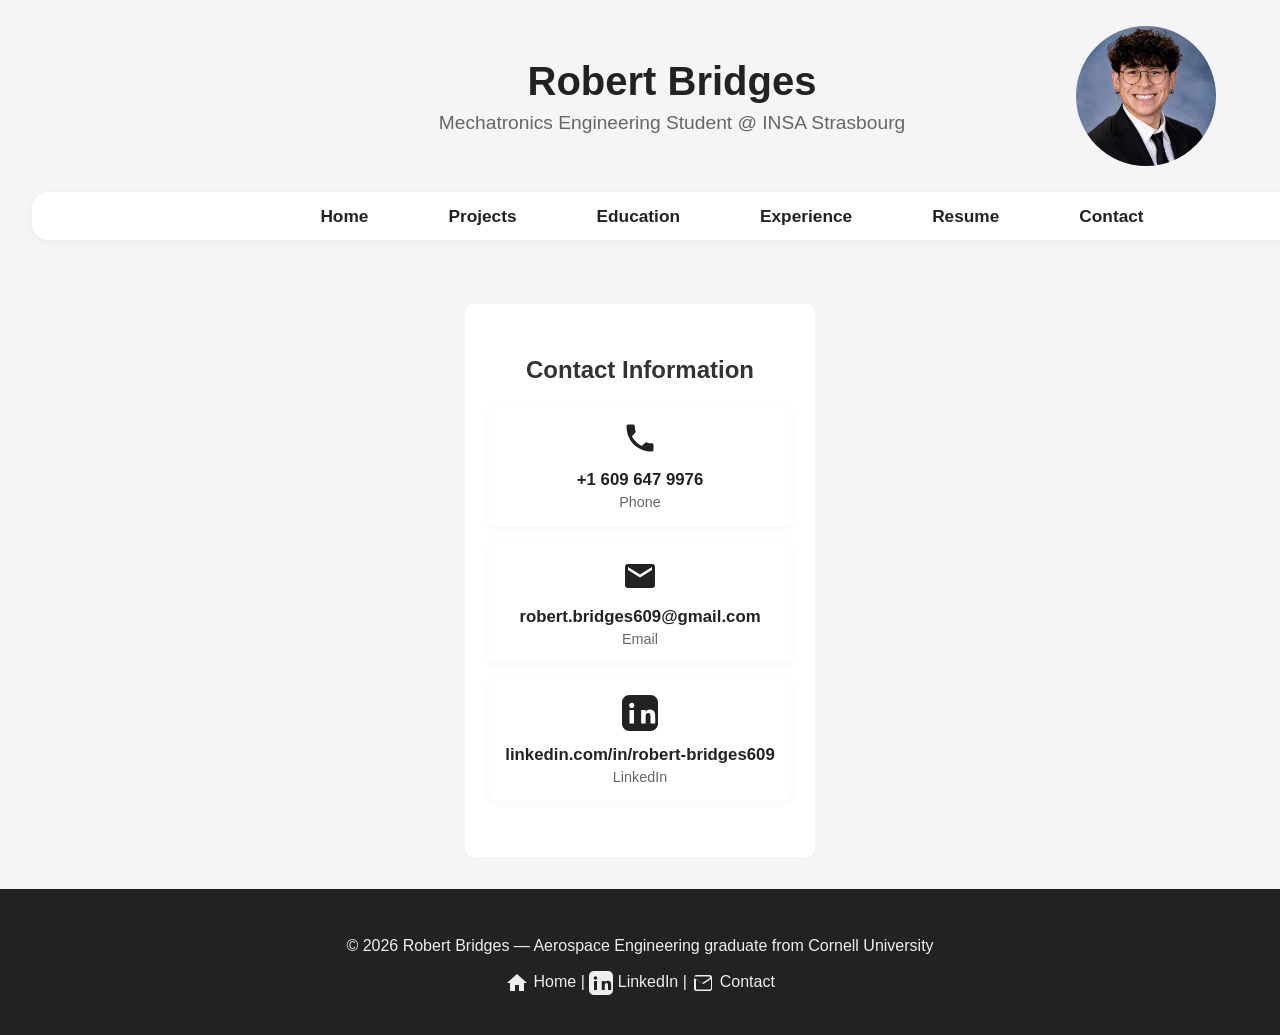
==== commit 5e4d85f9: "commit" ====
--- a/contact.html
+++ b/contact.html
@@ -57,74 +57,41 @@
       <h2>Contact Information</h2>
       <div class="contact-grid">
         <div class="contact-card">
-          <a href="tel:+33638404718">
+          <a href="tel:+16096479976">
           <div class="card-icon">
             <svg width="36" height="36" viewBox="0 0 24 24" fill="currentColor" aria-hidden="true"><path d="M6.62 10.79a15.05 15.05 0 0 0 6.59 6.59l2.2-2.2a1 1 0 0 1 1.01-.24c1.12.37 2.33.57 3.57.57a1 1 0 0 1 1 1V20a1 1 0 0 1-1 1C10.07 21 3 13.93 3 4a1 1 0 0 1 1-1h3.5a1 1 0 0 1 1 1c0 1.24.2 2.45.57 3.57a1 1 0 0 1-.24 1.01l-2.21 2.21z"/></svg>
           </div>
           </a>
           <div class="card-body">
-            <a class="card-link" href="tel:+33638404718">+33 6 38 40 47 18</a>
+            <a class="card-link" href="tel:+16096479976">+1 609 647 9976</a>
             <div class="card-label">Phone</div>
           </div>
         </div>
 
         <div class="contact-card">
-          <a href="mailto:alexandre.allonas@gmail.com">
+          <a href="mailto:robert.bridges609@gmail.com">
           <div class="card-icon">
             <svg width="36" height="36" viewBox="0 0 24 24" fill="currentColor" aria-hidden="true"><path d="M20 4H4a2 2 0 0 0-2 2v12a2 2 0 0 0 2 2h16a2 2 0 0 0 2-2V6a2 2 0 0 0-2-2zm0 4l-8 5-8-5V6l8 5 8-5v2z"/></svg>
           </div>
           </a>
           <div class="card-body">
-            <a class="card-link" href="mailto:contact@alexandre-allonas.fr">contact@alexandre-allonas.fr</a>
+            <a class="card-link" href="mailto:robert.bridges609@gmail.com">robert.bridges609@gmail.com</a>
             <div class="card-label">Email</div>
           </div>
         </div>
 
         <div class="contact-card">
-          <a href="https://github.com/aallonas" >
-          <div class="card-icon">
-            <svg width="36" height="36" viewBox="0 0 24 24" fill="currentColor" aria-hidden="true"><path d="M12 2C6.48 2 2 6.58 2 12.26c0 4.5 2.87 8.32 6.84 9.67.5.09.68-.22.68-.48 0-.24-.01-.87-.01-1.7-2.78.62-3.37-1.36-3.37-1.36-.45-1.18-1.1-1.5-1.1-1.5-.9-.63.07-.62.07-.62 1 .07 1.53 1.05 1.53 1.05.89 1.56 2.34 1.11 2.91.85.09-.66.35-1.11.63-1.37-2.22-.26-4.56-1.14-4.56-5.07 0-1.12.39-2.03 1.03-2.75-.1-.26-.45-1.3.1-2.7 0 0 .84-.28 2.75 1.05A9.38 9.38 0 0 1 12 6.84c.85.004 1.71.12 2.51.35 1.91-1.33 2.75-1.05 2.75-1.05.55 1.4.2 2.44.1 2.7.64.72 1.03 1.63 1.03 2.75 0 3.94-2.34 4.81-4.57 5.07.36.32.68.94.68 1.9 0 1.37-.01 2.47-.01 2.81 0 .27.18.58.69.48A10.01 10.01 0 0 0 22 12.26C22 6.58 17.52 2 12 2z"/></svg>
-          </div>
-          </a>
-          <div class="card-body">
-            <a class="card-link" href="https://github.com/aallonas" target="_blank" rel="noopener noreferrer">github.com/aallonas</a>
-            <div class="card-label">GitHub</div>
-          </div>
-        </div>
-
-        <div class="contact-card">
-          <a href="https://linkedin.com/in/alexandre-allonas-ba664b207">
+          <a href="https://linkedin.com/in/robert-bridges609">
           <div class="card-icon">
             <svg width="36" height="36" viewBox="0 0 24 24" fill="currentColor" aria-hidden="true"><path d="M19 0h-14c-2.76 0-5 2.24-5 5v14c0 2.76 2.24 5 5 5h14c2.76 0 5-2.24 5-5v-14c0-2.76-2.24-5-5-5zm-11 19h-3v-9h3v9zm-1.5-10.28c-.97 0-1.75-.79-1.75-1.75s.78-1.75 1.75-1.75 1.75.79 1.75 1.75-.78 1.75-1.75 1.75zm15.5 10.28h-3v-4.5c0-1.08-.02-2.47-1.5-2.47-1.5 0-1.73 1.17-1.73 2.39v4.58h-3v-9h2.89v1.23h.04c.4-.75 1.38-1.54 2.84-1.54 3.04 0 3.6 2 3.6 4.59v4.72z"/></svg>
           </div>          
           </a>
           <div class="card-body">
-            <a class="card-link" href="https://linkedin.com/in/alexandre-allonas-ba664b207" target="_blank" rel="noopener noreferrer">linkedin.com/in/alexandre-allonas-ba664b207</a>
+            <a class="card-link" href="https://linkedin.com/in/robert-bridges609" target="_blank" rel="noopener noreferrer">linkedin.com/in/robert-bridges609</a>
             <div class="card-label">LinkedIn</div>
           </div>
         </div>
       </div>
-    </section>
-    <section class="contact-form-section">
-      <h2>Contact Form</h2>
-      <form class="contact-form" id="contactForm" action="https://formspree.io/f/mdkwznal" method="POST">
-        <!-- Honeypot field to deter bots (should remain hidden) -->
-        <input type="text" name="_gotcha" id="_gotcha" style="display:none;" tabindex="-1" autocomplete="off">
-        <input type="hidden" name="_subject" value="Website contact form submission">
-
-        <label for="name">Name</label>
-        <input type="text" id="name" name="name" required>
-        <label for="email">Email</label>
-        <input type="email" id="email" name="email" required>
-        <label for="subject">Subject</label>
-        <input type="text" id="subject" name="subject" required>
-        <label for="message">Message</label>
-        <textarea id="message" name="message" rows="5" required></textarea>
-        <button type="submit">Send</button>
-
-        <!-- status area for JS feedback; with non-JS fallback the browser will navigate to Formspree's success page -->
-        <div id="formStatus" class="form-status" role="status" aria-live="polite" style="margin-top:1rem"></div>
-      </form>
     </section>
   </div>
   </div>
--- a/style.css
+++ b/style.css
@@ -250,10 +250,11 @@
   padding: 2rem 1.5rem;
   border-radius: 8px;
   box-shadow: 0 2px 8px rgba(0,0,0,0.05);
-  /* don't grow to match the form height; size to content */
-  flex: 0 1 320px;
+  flex: 1 1 100%;
+  width: 100%;
+  max-width: 900px;
   min-width: 250px;
-  align-self: flex-start; /* keep it top-aligned */
+  align-self: flex-start;
 }
 .contact-form label {
   display: block;
@@ -616,7 +617,7 @@
 /* Contact grid/cards */
 .contact-grid {
   display: grid;
-  grid-template-columns: 1fr; /* force single column (stacked) on desktop) */
+  grid-template-columns: 1fr; /* force single column (stacked) on desktop */
   gap: 1rem;
   max-width: 1000px;
   margin: 0 auto 1.5rem auto;
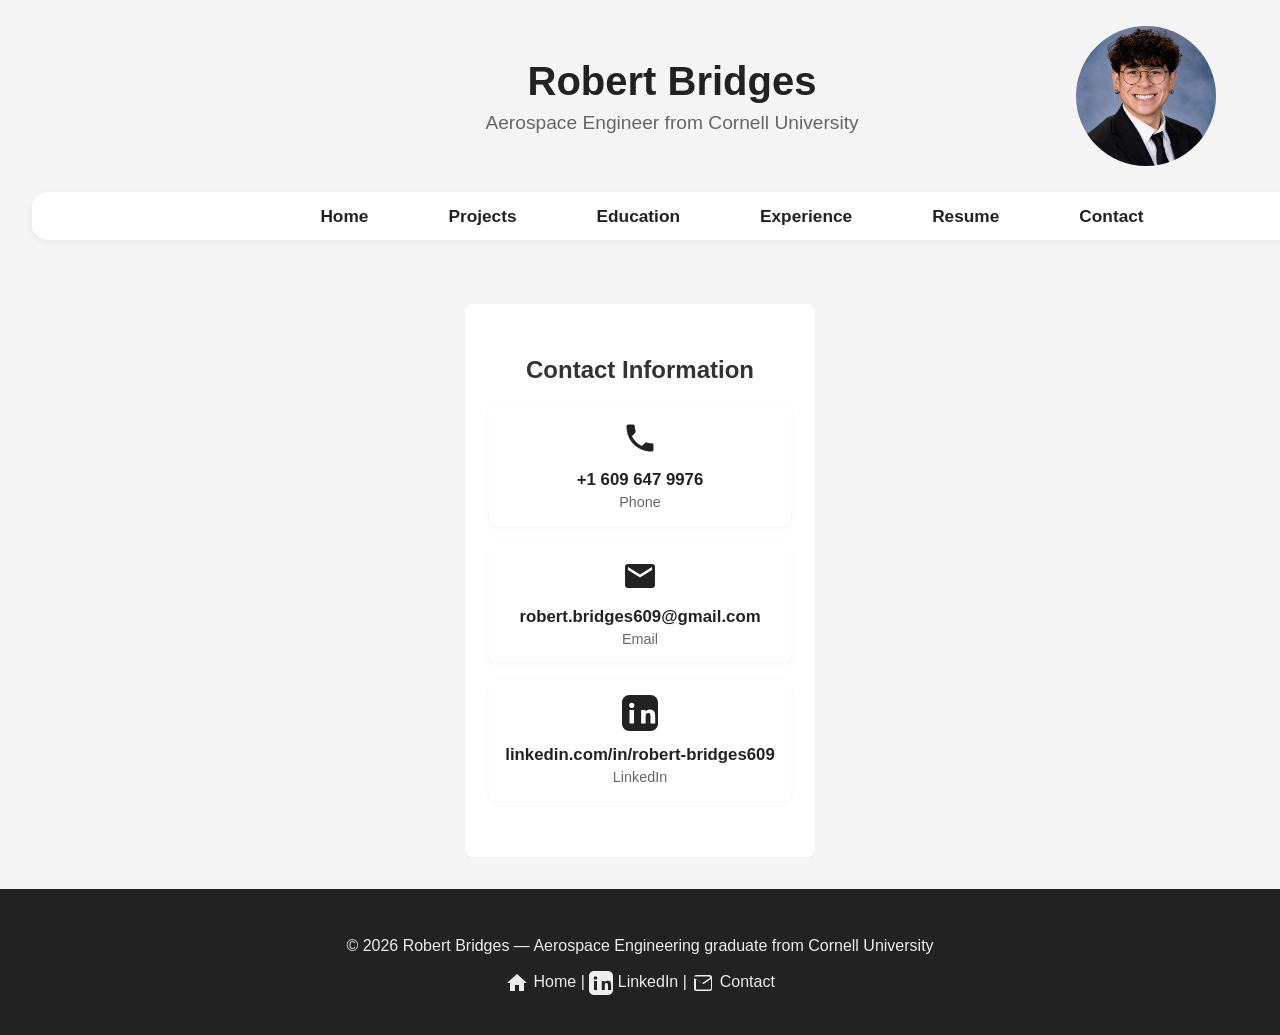
==== commit 23a3e292: "commit" ====
--- a/contact.html
+++ b/contact.html
@@ -10,7 +10,7 @@
   <div class="site-header">
     <div class="site-header-text">
       <p class="site-header-title">Robert Bridges</p>
-      <span class="site-header-subtitle">Mechatronics Engineering Student @ INSA Strasbourg</span>
+      <span class="site-header-subtitle">Aerospace Engineer from Cornell University</span>
     </div>
     <a href="index.html">
       <img class="site-header-profile-picture" src="assets/pictures/portrait.png" alt="Profile picture of Robert Bridges">
